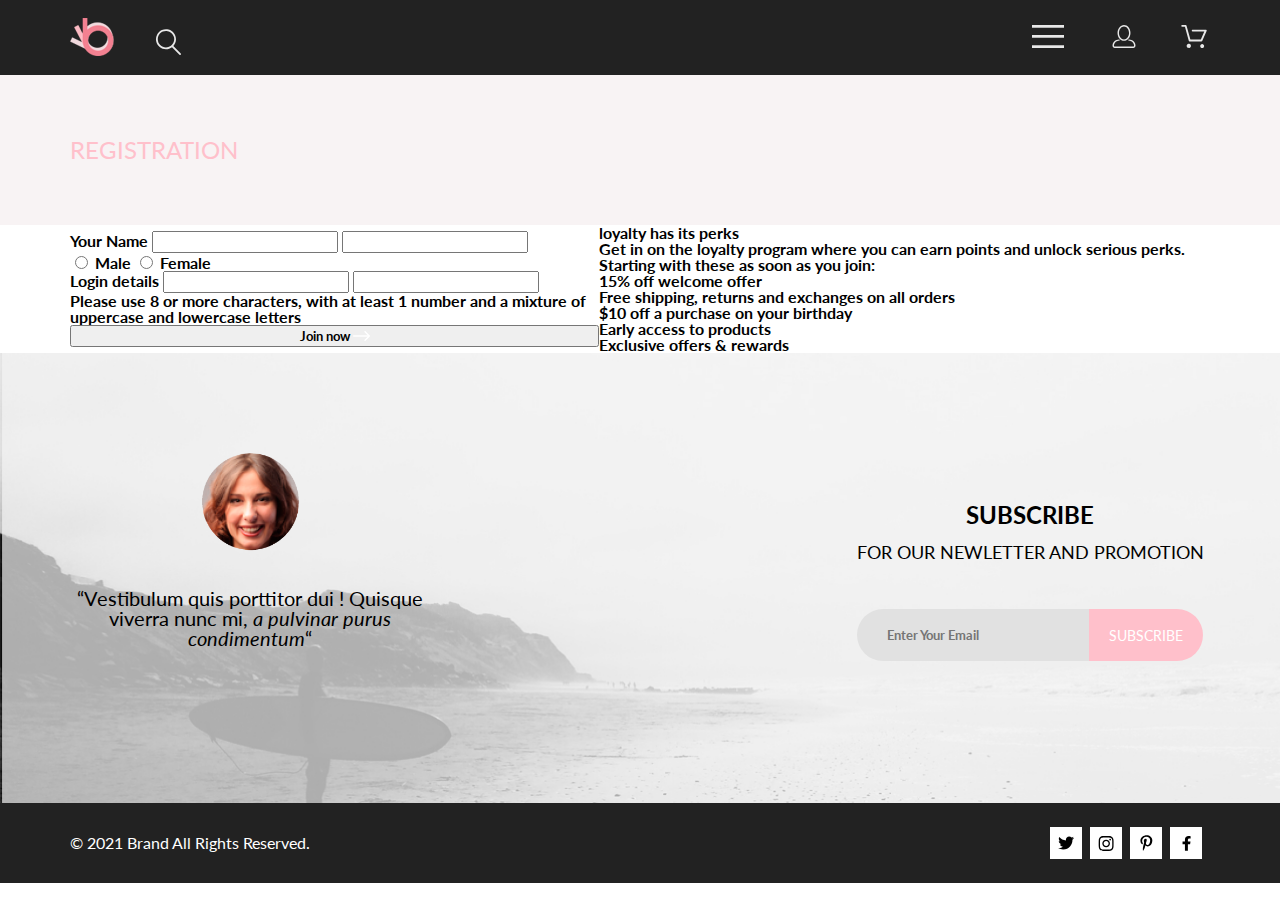
==== registration.html @ c91449ad "#1" ====
<!DOCTYPE html>
<html lang="en">

<head>
    <meta charset="UTF-8">
    <meta http-equiv="X-UA-Compatible" content="IE=edge">
    <meta name="viewport" content="width=device-width, initial-scale=1.0">
    <title>Registration</title>
    <link rel="stylesheet" href="./css/reset.css">
    <link rel="stylesheet" href="./css/style.css">
    <link rel="preconnect" href="https://fonts.gstatic.com">
    <link href="https://fonts.googleapis.com/css2?family=Lato:ital,wght@0,400;0,700;0,900;1,400&display=swap"
        rel="stylesheet">
    <link rel="stylesheet" href="./css/style_registration.css">
</head>

<body>
    <header class="header">
        <div class="container header__wrapper">
            <div><img class="header__logo" src="./img/logo-icon.svg" alt="logo" width="44" height="38"><img
                    class="header__search" src="./img/loupe-icon.svg" alt="loupe" width="26" height="27"></div>
            <div><button class="header__button" id="button" type="button"><img src="./img/burger-icon.svg" alt="burger"
                        width="32" height="23"></button>
                <a class="header__link" href="./registration.html">
                    <img src="./img/person-icon.svg" alt="person" width="32" height="23"></a>
                <a class="header__link" href="#">
                    <img src="./img/basket-icon.svg" alt="basket" width="32" height="23"></a>
                <nav class="header__navigation" id="navigation">
                    <h2 class="header__title">menu</h2>
                    <ul class="header__navigation-list">
                        <li class="header__navigation-item navigation-item"><a class="navigation-item__link"
                                href="#">man</a>
                            <ul class="navigation-item__sub-list sub-list">
                                <li class="sub-list__item item-link"><a class="item-link__text" href="#">Accessories</a>
                                </li>
                                <li class="sub-list__item item-link"><a class="item-link__text" href="#">Bags</a>
                                </li>
                                <li class="sub-list__item item-link"><a class="item-link__text" href="#">Denim</a>
                                </li>
                                <li class="sub-list__item item-link"><a class="item-link__text" href="#">T-Shirts</a>
                                </li>
                            </ul>
                        </li>
                        <li class="header__navigation-item navigation-item"><a class="navigation-item__link"
                                href="#">woman</a>
                            <ul class="navigation-item__sub-list sub-list">
                                <li class="sub-list__item item-link"><a class="item-link__text" href="#">Accessories</a>
                                </li>
                                <li class="sub-list__item item-link"><a class="item-link__text" href="#">Bags</a>
                                </li>
                                <li class="sub-list__item item-link"><a class="item-link__text" href="#">Denim</a>
                                </li>
                                <li class="sub-list__item item-link"><a class="item-link__text" href="#">T-Shirts</a>
                                </li>
                            </ul>
                        </li>
                        <li class="header__navigation-item navigation-item"><a class="navigation-item__link"
                                href="#">kids</a>
                            <ul class="navigation-item__sub-list sub-list">
                                <li class="sub-list__item item-link"><a class="item-link__text" href="#">Accessories</a>
                                </li>
                                <li class="sub-list__item item-link"><a class="item-link__text" href="#">Bags</a>
                                </li>
                                <li class="sub-list__item item-link"><a class="item-link__text" href="#">Denim</a>
                                </li>
                                <li class="sub-list__item item-link"><a class="item-link__text" href="#">T-Shirts</a>
                                </li>
                        </li>
                    </ul>
                </nav>
            </div>
        </div>
    </header>
    <main>
        <section class="registration">
            <div class="registration__heading">
                <h2 class="registration__heading-titel container">registration</h2>
            </div>

            <form class="registration__form container" action="">
                <fieldset class="registration__form-data">
                    <label>Your Name
                        <input type="text">
                        <input type="text"></label>
                    <div>
                        <input type="radio" id="maleChoice" name="male" value="male">
                        <label class="label" for="maleChoice">Male</label>

                        <input type="radio" id="femaleChoice" name="male" value="female">
                        <label class="label" for="femaleChoice">Female</label>
                    </div>
                    <label>Login details
                        <input type="email">
                        <input type="password"></label>

                    <p>Please use 8 or more characters, with at least 1 number and a mixture of uppercase and
                        lowercase letters</p>

                    <button>Join now <img src="./img/arrow.svg" alt="arrow"></button>
                </fieldset>
                <div class="registration__form-option form__option">
                    <h2 class="form__option-heading">loyalty has its perks</h2>
                    <p class="form__option-text">Get in on the loyalty program where you can earn points and unlock
                        serious perks. Starting
                        with these as soon as you join:</p>
                    <ul class="form__option-list">
                        <li class="form__option-item">15% off welcome offer</li>
                        <li class="form__option-item">Free shipping, returns and exchanges on all orders</li>
                        <li class="form__option-item">$10 off a purchase on your birthday</li>
                        <li class="form__option-item">Early access to products</li>
                        <li class="form__option-item">Exclusive offers & rewards</li>
                    </ul>
                </div>
            </form>

        </section>

    </main>
    <footer>
        <section class="footer">
            <div class="footer__wrapper container">
                <div class="footer__review"><img class="footer__review-img" src="./img/footer-face.png"
                        alt="footer-face" width="100x" height="100px">
                    <p class="footer__review-text">“Vestibulum quis porttitor dui ! Quisque viverra nunc mi,
                        <span class="footer__review-text--italics">a pulvinar purus condimentum</span>“
                    </p>
                </div>
                <div class="footer__subscribe">
                    <h3 class="footer__subscribe-heading">subscribe</h3>
                    <h3 class="footer__subscribe-sub-heading">for our newletter and promotion</h3>
                    <form action="" class="footer__form"><input class="footer__form-email" type="email"
                            placeholder="Enter Your Email"><button class="footer__form-button"
                            type="submit">subscribe</button></form>
                </div>
            </div>
        </section>
        <section class="sub-footer">
            <div class="sub-footer__wrapper container">
                <p class="sub-footer__text">© 2021 Brand All Rights Reserved.</p>
                <div class="sub-footer__media"><button class="sub-footer__media-button"><svg class="media-button__icon"
                            width="17" height="14" viewBox="0 0 17 14" xmlns="http://www.w3.org/2000/svg">
                            <path
                                d="M14.417 3.74052C14.427 3.88264 14.427 4.0248 14.427 4.16692C14.427 8.50192 11.1498 13.4969 5.15986 13.4969C3.31448 13.4969 1.60022 12.9588 0.158203 12.0248C0.420396 12.0552 0.67247 12.0654 0.944752 12.0654C2.46741 12.0654 3.8691 11.5476 4.98843 10.6644C3.5565 10.6339 2.3565 9.68977 1.94305 8.39027C2.14475 8.4207 2.34642 8.44102 2.5582 8.44102C2.85063 8.44102 3.14308 8.40039 3.41533 8.32936C1.92291 8.02477 0.803551 6.70498 0.803551 5.11108V5.07048C1.23715 5.31414 1.74139 5.46642 2.2758 5.4867C1.39849 4.89786 0.823727 3.8928 0.823727 2.75573C0.823727 2.14661 0.985041 1.58823 1.26741 1.10092C2.87077 3.09077 5.28086 4.39023 7.98334 4.53239C7.93293 4.28873 7.90266 4.03495 7.90266 3.78114C7.90266 1.97402 9.35477 0.501953 11.1598 0.501953C12.0976 0.501953 12.9446 0.897891 13.5396 1.53748C14.2757 1.39536 14.9816 1.12123 15.6068 0.745609C15.3648 1.50705 14.8505 2.14664 14.1749 2.5527C14.8304 2.48167 15.4657 2.29889 16.0505 2.04511C15.6069 2.69483 15.0522 3.27348 14.417 3.74052Z" />
                        </svg></button><button class="sub-footer__media-button"><svg class="media-button__icon"
                            width="16" height="15" viewBox="0 0 16 15" xmlns="http://www.w3.org/2000/svg">
                            <path
                                d="M8.13897 3.68159C6.02383 3.68159 4.31774 5.38491 4.31774 7.49663C4.31774 9.60835 6.02383 11.3117 8.13897 11.3117C10.2541 11.3117 11.9602 9.60835 11.9602 7.49663C11.9602 5.38491 10.2541 3.68159 8.13897 3.68159ZM8.13897 9.9769C6.77211 9.9769 5.65467 8.8646 5.65467 7.49663C5.65467 6.12866 6.76878 5.01636 8.13897 5.01636C9.50915 5.01636 10.6233 6.12866 10.6233 7.49663C10.6233 8.8646 9.50583 9.9769 8.13897 9.9769ZM13.0078 3.52554C13.0078 4.02026 12.6087 4.41538 12.1165 4.41538C11.621 4.41538 11.2252 4.01694 11.2252 3.52554C11.2252 3.03413 11.6243 2.63569 12.1165 2.63569C12.6087 2.63569 13.0078 3.03413 13.0078 3.52554ZM15.5386 4.42866C15.4821 3.23667 15.2094 2.18081 14.3347 1.31089C13.4634 0.440967 12.4058 0.168701 11.2119 0.108936C9.9814 0.039209 6.29321 0.039209 5.0627 0.108936C3.8721 0.165381 2.81453 0.437646 1.93987 1.30757C1.06522 2.17749 0.795836 3.23335 0.735973 4.42534C0.666134 5.65386 0.666134 9.33608 0.735973 10.5646C0.79251 11.7566 1.06522 12.8124 1.93987 13.6824C2.81453 14.5523 3.86878 14.8246 5.0627 14.8843C6.29321 14.9541 9.9814 14.9541 11.2119 14.8843C12.4058 14.8279 13.4634 14.5556 14.3347 13.6824C15.2061 12.8124 15.4788 11.7566 15.5386 10.5646C15.6085 9.33608 15.6085 5.65718 15.5386 4.42866ZM13.949 11.8828C13.6895 12.5335 13.1874 13.0349 12.5322 13.2972C11.5511 13.6857 9.22314 13.596 8.13897 13.596C7.05479 13.596 4.72348 13.6824 3.74573 13.2972C3.09389 13.0382 2.59171 12.5369 2.32898 11.8828C1.93987 10.9033 2.02967 8.57905 2.02967 7.49663C2.02967 6.41421 1.9432 4.08667 2.32898 3.1105C2.58838 2.45972 3.09056 1.95835 3.74573 1.69604C4.7268 1.30757 7.05479 1.39722 8.13897 1.39722C9.22314 1.39722 11.5545 1.31089 12.5322 1.69604C13.184 1.95503 13.6862 2.4564 13.949 3.1105C14.3381 4.08999 14.2483 6.41421 14.2483 7.49663C14.2483 8.57905 14.3381 10.9066 13.949 11.8828Z" />
                        </svg></button><button class="sub-footer__media-button"><svg class="media-button__icon"
                            width="13" height="16" viewBox="0 0 13 16" xmlns="http://www.w3.org/2000/svg">
                            <path
                                d="M6.74032 0.203125C3.55564 0.203125 0.408203 2.34063 0.408203 5.8C0.408203 8 1.63738 9.25 2.38233 9.25C2.68963 9.25 2.86655 8.3875 2.86655 8.14375C2.86655 7.85313 2.13091 7.23438 2.13091 6.025C2.13091 3.5125 4.03055 1.73125 6.4889 1.73125C8.60271 1.73125 10.1671 2.94062 10.1671 5.1625C10.1671 6.82187 9.50597 9.93437 7.36422 9.93437C6.59133 9.93437 5.93018 9.37187 5.93018 8.56563C5.93018 7.38438 6.74963 6.24062 6.74963 5.02187C6.74963 2.95312 3.835 3.32812 3.835 5.82812C3.835 6.35313 3.90018 6.93437 4.13298 7.4125C3.70463 9.26875 2.82931 12.0344 2.82931 13.9469C2.82931 14.5375 2.91311 15.1188 2.96899 15.7094C3.07452 15.8281 3.02175 15.8156 3.18316 15.7563C4.74757 13.6 4.69169 13.1781 5.3994 10.3562C5.78119 11.0875 6.76826 11.4812 7.55046 11.4812C10.8469 11.4812 12.3275 8.24688 12.3275 5.33125C12.3275 2.22813 9.66427 0.203125 6.74032 0.203125Z" />
                        </svg></button><button class="sub-footer__media-button"><svg class="media-button__icon"
                            width="9" height="15" viewBox="0 0 9 15" xmlns="http://www.w3.org/2000/svg">
                            <path
                                d="M8.08836 8.28L8.50686 5.61602H5.89022V3.88729C5.89022 3.15847 6.25574 2.44806 7.42765 2.44806H8.61722V0.179975C8.61722 0.179975 7.53772 0 6.50561 0C4.35073 0 2.9422 1.27593 2.9422 3.5857V5.61602H0.546875V8.28H2.9422V14.72H5.89022V8.28H8.08836Z" />
                        </svg></button>

                </div>
            </div>
        </section>
    </footer>
    <script src="./js/script.js"></script>
</body>

</html>
---- css/style.css ----
:root {
    --dark-blue: #222222;
    --pink: #F1E4E6;
    --dark-pink: pink;
    --white: rgb(255, 255, 255);
    --gray: #9F9F9F;
    --light-gray: #F8F8F8;
}


* {
    font-family: Lato;
    font-style: normal;
    font-weight: 700;
}

.header {
    background-color: var(--dark-blue);
    position: relative;

}

.container {
    width: 1140px;
    margin: 0 auto;
}

.header__navigation {
    position: absolute;
    width: 80px;
    top: 100%;
    right: 0;
    background: #FFFFFF;
    display: none;
    width: 230px;
    min-height: 760px;
    padding-top: 36px;
    padding-left: 36px;
}

.header__title {

    font-size: 14px;
    font-style: normal;
    font-weight: 700;
    text-transform: uppercase;
    margin-bottom: 24px;

}

.navigation-item {
    margin-bottom: 24px;
}

.navigation-item__link {

    color: var(--dark-pink);
    text-decoration: none;
    text-transform: uppercase;
}

.sub-list__item {
    margin: 12px 0 12px;
    padding-left: 12px;
}

.item-link__text {
    color: var(--dark-blue);
    text-decoration: none;
    font-size: 14px;
    font-style: normal;
    font-weight: 400;

}

.header__logo {
    margin: 0 41px 0 0;
}

.header__wrapper {
    display: flex;
    justify-content: space-between;
    min-height: 75px;
    align-items: center;
}

.header__link {
    margin: 0 0 0 34px;
}

.header__button {
    border: none;
    background-color: transparent;
}

.promo {
    display: flex;
    margin: 0 0 63px 0;
}

.promo__heading-wrapper {
    background-color: var(--pink);
    flex-grow: 1;
    display: flex;
    align-items: center;
    padding: 0 0 0 92px;
}

.promo__heading {
    font-size: 48px;
    font-weight: 900;
    line-height: 58px;
    text-transform: uppercase;

}

.promo__sub-heading {
    font-size: 37px;
    font-weight: 700;
    line-height: 44px;
    display: block;
}

.promo__sub-heading-pink {
    color: var(--dark-pink);
}

.visually-hidden {
    position: absolute;
    width: 1px;
    height: 1px;
    margin: -1px;
    padding: 0;
    overflow: hidden;
    border: 0;
    clip: rect(0 0 0 0)
}

.categories__list {
    display: flex;
    justify-content: space-between;
    flex-wrap: wrap;
    margin: 0 0 66px;
}

.categories__item {
    width: 360px;
    min-height: 260px;
}

.categories__item_women {
    background-image: url(../img/categories_women.jpg);
}

.categories__item_men {
    background-image: url(../img/categories_men.jpg);
}

.categories__item_kids {
    background-image: url(../img/categories_kids.jpg);
}

.categories__item_accesories {
    flex-grow: 1;
    min-height: 180px;
    background-image: url(../img/categories_accesories.jpg);
}

.categories__text {
    font-size: 16px;
    font-style: normal;
    font-weight: 400;
    color: var(--white);
    text-transform: uppercase;
}

.categories__heading {
    font-size: 18px;
    font-style: normal;
    font-weight: 900;
    color: var(--dark-pink);
    text-transform: uppercase;

}

.categories__item {
    display: flex;
    flex-direction: column;
    align-items: center;
    justify-content: center;
    margin: 0 0 30px;
}

.products__heading {
    font-size: 30px;
    font-style: normal;
    font-weight: 400;
    line-height: 36px;
    text-align: center;
}

.products__text {
    font-size: 14px;
    font-style: normal;
    font-weight: 400;
    line-height: 17px;
    color: var(--gray);
    text-align: center;
}

.products__list {
    display: flex;
    justify-content: space-between;
    flex-wrap: wrap;
    margin: 48px 0 0 0;
}

.products__item {
    width: 360px;
    background-color: var(--light-gray);
    margin: 0 0 30px;
}

.products__item-heading {
    font-size: 13px;
    font-style: normal;
    font-weight: 400;
    text-transform: uppercase;
    margin: 24px 0 0 18px;
}

.products__item-text {

    font-size: 14px;
    font-style: normal;
    font-weight: 300;
    color: #5D5D5D;
    margin: 12px 28px 12px 18px;

}

.products__item-price {

    font-size: 16px;
    font-style: normal;
    font-weight: 400;
    color: var(--dark-pink);
    margin: 0 0 20px 18px;
}

.product__wrapper {
    display: flex;
    justify-content: center;
}

.product__button {
    border: var(--dark-pink) solid 1px;
    width: 210px;
    min-height: 50px;
    text-align: center;
    background: none;
    color: var(--dark-pink);
}

.options {
    background-color: var(--dark-blue);
    margin-top: 95px;
}

.options__list {
    display: flex;
    justify-content: space-between;
}

.options__item {
    margin: 100px 0 100px;
    width: 360px;
    display: flex;
    flex-direction: column;
    align-items: center;
}

.options__item-heading {
    font-size: 20px;
    font-style: normal;
    font-weight: 400;
    color: var(--light-gray);
    text-align: center;
    margin: 16px 0 16px;
}

.options__item-text {
    font-size: 14px;
    font-style: normal;
    font-weight: 300;
    color: var(--gray);
    text-align: center;
}

.sub-footer {
    background-color: var(--dark-blue);
}

.sub-footer__wrapper {
    min-height: 80px;
    display: flex;
    justify-content: space-between;
    align-items: center;
}

.sub-footer__text {
    font-size: 16px;
    font-style: normal;
    font-weight: 400;
    color: var(--white);
}

.footer {
    min-height: 450px;
    background-image: url(../img/footter.jpg);
    background-size: cover
}

.footer__wrapper {
    display: flex;
    justify-content: space-between;
    align-items: center;
}

.footer__review {
    display: flex;
    flex-direction: column;
    text-align: center;
    align-items: center;
    width: 360px;
}

.footer__review-img {
    margin: 85px 0 36px 0;
}

.footer__review-text {

    font-size: 20px;
    font-style: normal;
    font-weight: 400;

}

.footer__review-text--italics {
    font-size: 20px;
    font-style: italic;
    font-weight: 400;
}

.footer__subscribe {
    display: flex;
    flex-direction: column;
    text-align: center;
    align-items: center;
    width: 360px;
}

.footer__subscribe-heading {
    margin-top: 150px;
    font-size: 24px;
    font-style: normal;
    font-weight: 700;
    text-transform: uppercase;
}

.footer__subscribe-sub-heading {

    font-size: 18px;
    font-style: normal;
    font-weight: 400;
    text-transform: uppercase;
    margin: 16px 0 16px;

}

.footer__form {
    margin-top: 32px;
    display: flex;
}

.footer__form-email {
    border: none;
    background-color: #E1E1E1;
    ;
    border-radius: 50px 0 0 50px;
    width: 200px;
    height: 50px;
    padding-left: 30px;

}

.footer__form-button {
    border: none;
    background-color: var(--dark-pink);

    font-size: 14px;
    font-style: normal;
    font-weight: 400;
    text-transform: uppercase;

    border-radius: 0 50px 50px 0;
    padding-left: 20px;
    padding-right: 20px;

    color: var(--white);
}

.sub-footer__media-button {
    display: flex;
    justify-content: center;
    align-items: center;
    width: 32px;
    height: 32px;
    background: white;
    border: none;
    margin-right: 8px;
}

.sub-footer__media-button:hover .media-button__icon {
    fill: var(--white);

}

.sub-footer__media-button:hover {
    background: var(--dark-pink);
}

.sub-footer__media {
    display: flex;
    justify-content: center;
    align-items: center;
}

.display-block {
    display: block;
}
---- css/style_registration.css ----
:root {
    --dark-blue: #222222;
    --pink: #F1E4E6;
    --dark-pink: pink;
    --white: rgb(255, 255, 255);
    --gray: #9F9F9F;
    --light-gray: #F8F8F8;
}

.registration__heading {
    background: #F8F3F4;
    min-height: 150px;
    display: flex;
    align-items: center;
}

.registration__heading-titel {
    font-size: 24px;
    font-style: normal;
    font-weight: 400;
    color: var(--dark-pink);
    text-transform: uppercase;
}

.registration__form {
    display: flex;
    justify-content: space-between;
    align-items: center;
}

.registration__form-option {
    display: flex;
    flex-direction: column;

}

.registration__form-data {
    display: flex;
    flex-direction: column;

}
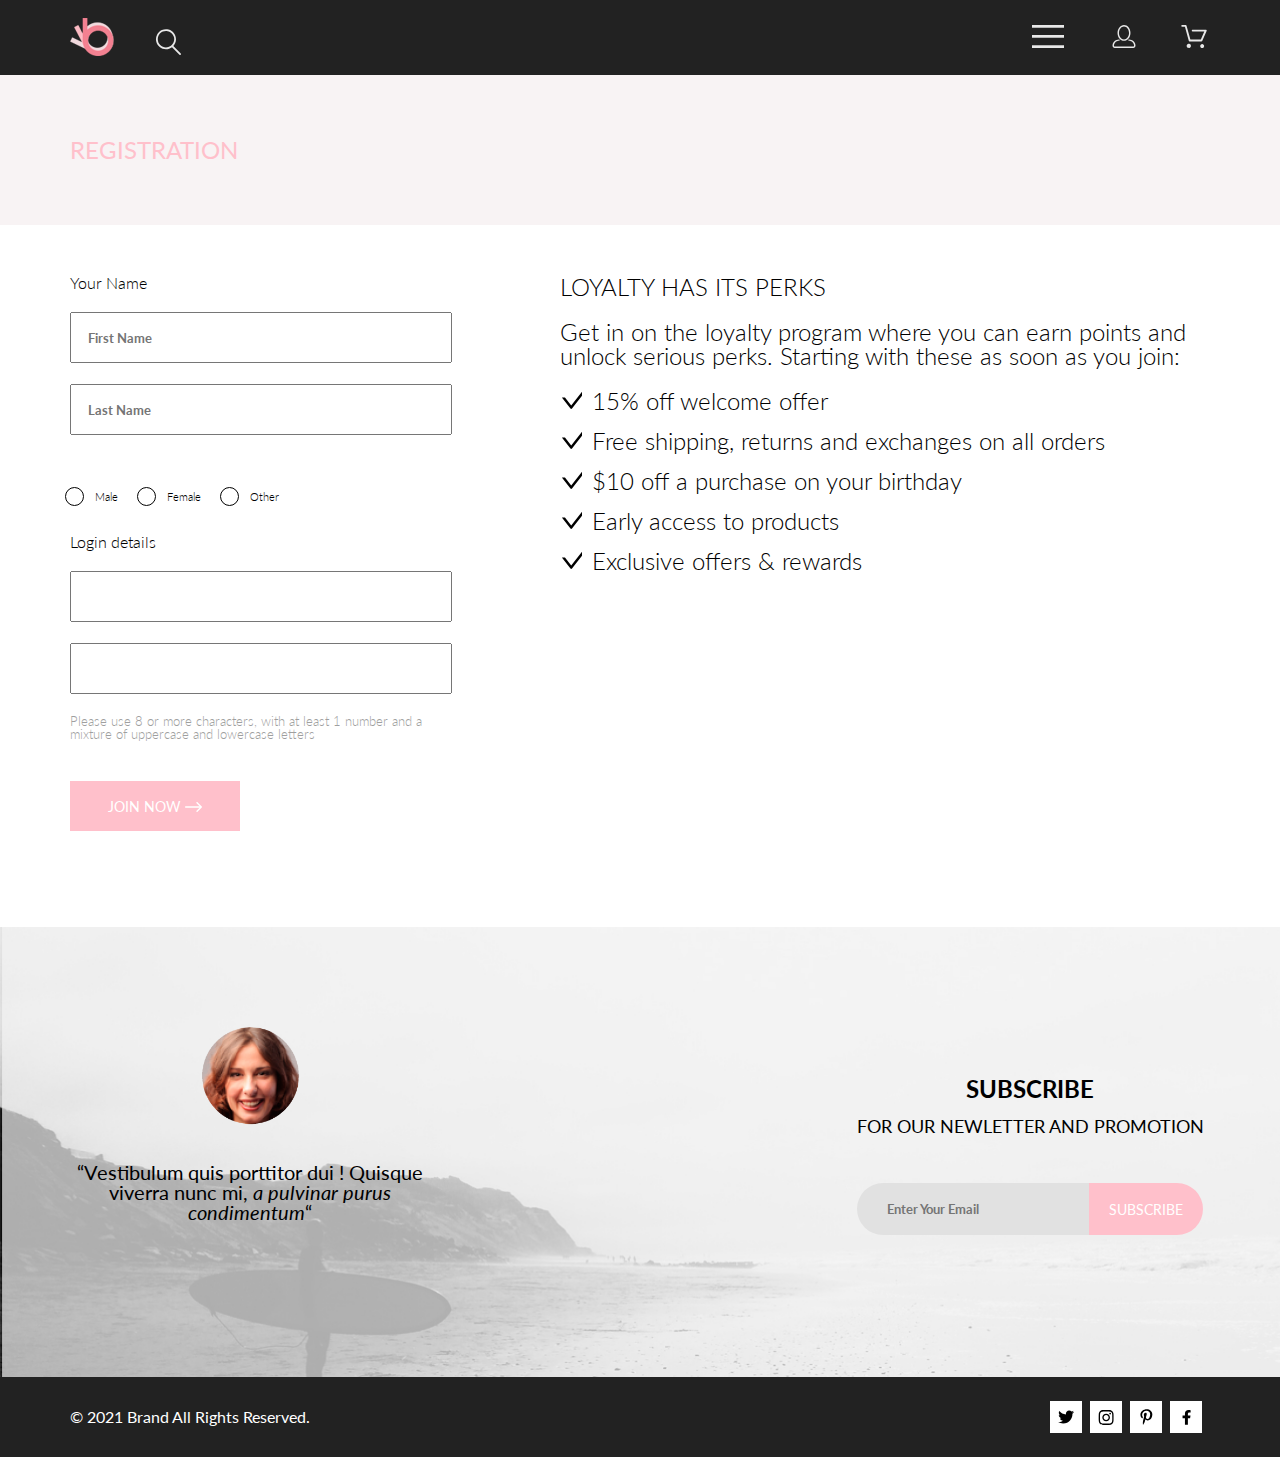
==== commit 9a9d24bc: "#2" ====
--- a/registration.html
+++ b/registration.html
@@ -17,8 +17,8 @@
 <body>
     <header class="header">
         <div class="container header__wrapper">
-            <div><img class="header__logo" src="./img/logo-icon.svg" alt="logo" width="44" height="38"><img
-                    class="header__search" src="./img/loupe-icon.svg" alt="loupe" width="26" height="27"></div>
+            <div> <a href="./index.html"> <img class="header__logo" src="./img/logo-icon.svg" alt="logo" width="44" height="38"></a><img
+                class="header__search" src="./img/loupe-icon.svg" alt="loupe" width="26" height="27"></div>
             <div><button class="header__button" id="button" type="button"><img src="./img/burger-icon.svg" alt="burger"
                         width="32" height="23"></button>
                 <a class="header__link" href="./registration.html">
@@ -73,30 +73,33 @@
     </header>
     <main>
         <section class="registration">
-            <div class="registration__heading">
+            <div class="registration__heading registration__heading_margin">
                 <h2 class="registration__heading-titel container">registration</h2>
             </div>
 
             <form class="registration__form container" action="">
-                <fieldset class="registration__form-data">
-                    <label>Your Name
-                        <input type="text">
-                        <input type="text"></label>
-                    <div>
+                <fieldset class="registration__form-data form-data">
+                    <label class="form-data__name-text">Your Name</label>
+                    <input class="form-data__name-input" placeholder="First Name" type="text">
+                    <input class="form-data__name-input" placeholder="Last Name"  type="text">
+                    <div class="form-data__radio">
                         <input type="radio" id="maleChoice" name="male" value="male">
-                        <label class="label" for="maleChoice">Male</label>
+                        <label class="form-data__radio-text" for="maleChoice">Male</label>
 
                         <input type="radio" id="femaleChoice" name="male" value="female">
-                        <label class="label" for="femaleChoice">Female</label>
+                        <label class="form-data__radio-text" for="femaleChoice">Female</label>
+
+                        <input type="radio" id="otherChoice" name="male" value="other">
+                        <label class="form-data__radio-text" for="otherChoice">Other</label>
                     </div>
-                    <label>Login details
-                        <input type="email">
-                        <input type="password"></label>
+                    <label class="form-data__login">Login details</label>
+                        <input  class="form-data__name-input" type="email">
+                        <input  class="form-data__name-input" type="password">
 
-                    <p>Please use 8 or more characters, with at least 1 number and a mixture of uppercase and
+                    <p class="form-data__text">Please use 8 or more characters, with at least 1 number and a mixture of uppercase and
                         lowercase letters</p>
 
-                    <button>Join now <img src="./img/arrow.svg" alt="arrow"></button>
+                    <button class="form-data__button">Join now <img src="./img/arrow.svg" alt="arrow"></button>
                 </fieldset>
                 <div class="registration__form-option form__option">
                     <h2 class="form__option-heading">loyalty has its perks</h2>
@@ -117,7 +120,7 @@
 
     </main>
     <footer>
-        <section class="footer">
+        <section class="footer footer_margin">
             <div class="footer__wrapper container">
                 <div class="footer__review"><img class="footer__review-img" src="./img/footer-face.png"
                         alt="footer-face" width="100x" height="100px">
--- a/css/style_registration.css
+++ b/css/style_registration.css
@@ -25,12 +25,13 @@
 .registration__form {
     display: flex;
     justify-content: space-between;
-    align-items: center;
+
 }
 
 .registration__form-option {
     display: flex;
     flex-direction: column;
+    width: 650px;
 
 }
 
@@ -38,4 +39,136 @@
     display: flex;
     flex-direction: column;
 
+}
+
+.registration__heading_margin{
+    margin: 0 0 50px;
+}
+
+.form__option-heading{
+
+    font-size: 24px;
+    font-style: normal;
+    font-weight: 300;
+    text-transform: uppercase;
+    margin-bottom: 21px;
+
+}
+
+.form__option-text{
+    width: 630px;
+    font-size: 24px;
+    font-style: normal;
+    font-weight: 300;
+    margin-bottom: 21px;
+
+}
+
+.form__option-item{
+    margin-left: 32px;
+    font-size: 24px;
+    font-style: normal;
+    font-weight: 300;
+    margin-bottom: 16px;
+    position: relative;
+}
+
+.form__option-item:before {
+    content: '';
+    width: 20px;
+    height: 20px;
+    background-image: url(../img/option.svg);
+    background-repeat: no-repeat;
+    background-size: cover;
+    
+    position: absolute;
+    left: -30px;
+  }
+
+  .form-data__name-text{
+
+    font-size: 16px;
+    font-style: normal;
+    font-weight: 300;
+    margin-bottom: 21px;
+
+    
+  }
+
+  .form-data__name-input{
+      width: 360px;
+      height: 45px;
+      margin-bottom: 21px;
+      padding-left: 16px;
+
+  }
+
+  [type="radio"] {
+    display: none;
+  }
+
+  .form-data__radio{
+        margin: 31px 0 31px;
+  }
+
+  .form-data__radio-text {
+
+    font-size: 11px;
+    font-style: normal;
+    font-weight: 300;
+    margin-right: 20px;
+    margin-left: 25px;
+    position: relative;
+  }
+  
+  .form-data__radio-text:before {
+    content: '';
+    width: 17px;
+    height: 17px;
+    border: 1px solid;
+    border-radius: 50%;
+    position: absolute;
+    left: -30px;
+  }
+
+  [type="radio"]:checked+.form-data__radio-text:before{
+    background: rgb(0, 0, 0);
+  }
+
+  .form-data__login{
+  
+    font-size: 16px;
+    font-style: normal;
+    font-weight: 300;
+    margin-bottom: 21px;
+
+        
+  }
+  
+.form-data__text{
+    width: 390px;
+
+    font-size: 13px;
+    font-style: normal;
+    font-weight: 300;
+    color: var(--gray);
+    margin: 0 0 40px;
+}
+
+.form-data__button{
+    width: 170px;
+    height: 50px;
+    border: none;
+    background-color: var(--dark-pink);
+    color: var(--white);
+    text-transform: uppercase;
+
+
+    font-size: 14px;
+    font-style: normal;
+    font-weight: 400;
+}
+
+.footer_margin{
+    margin-top: 96px;
 }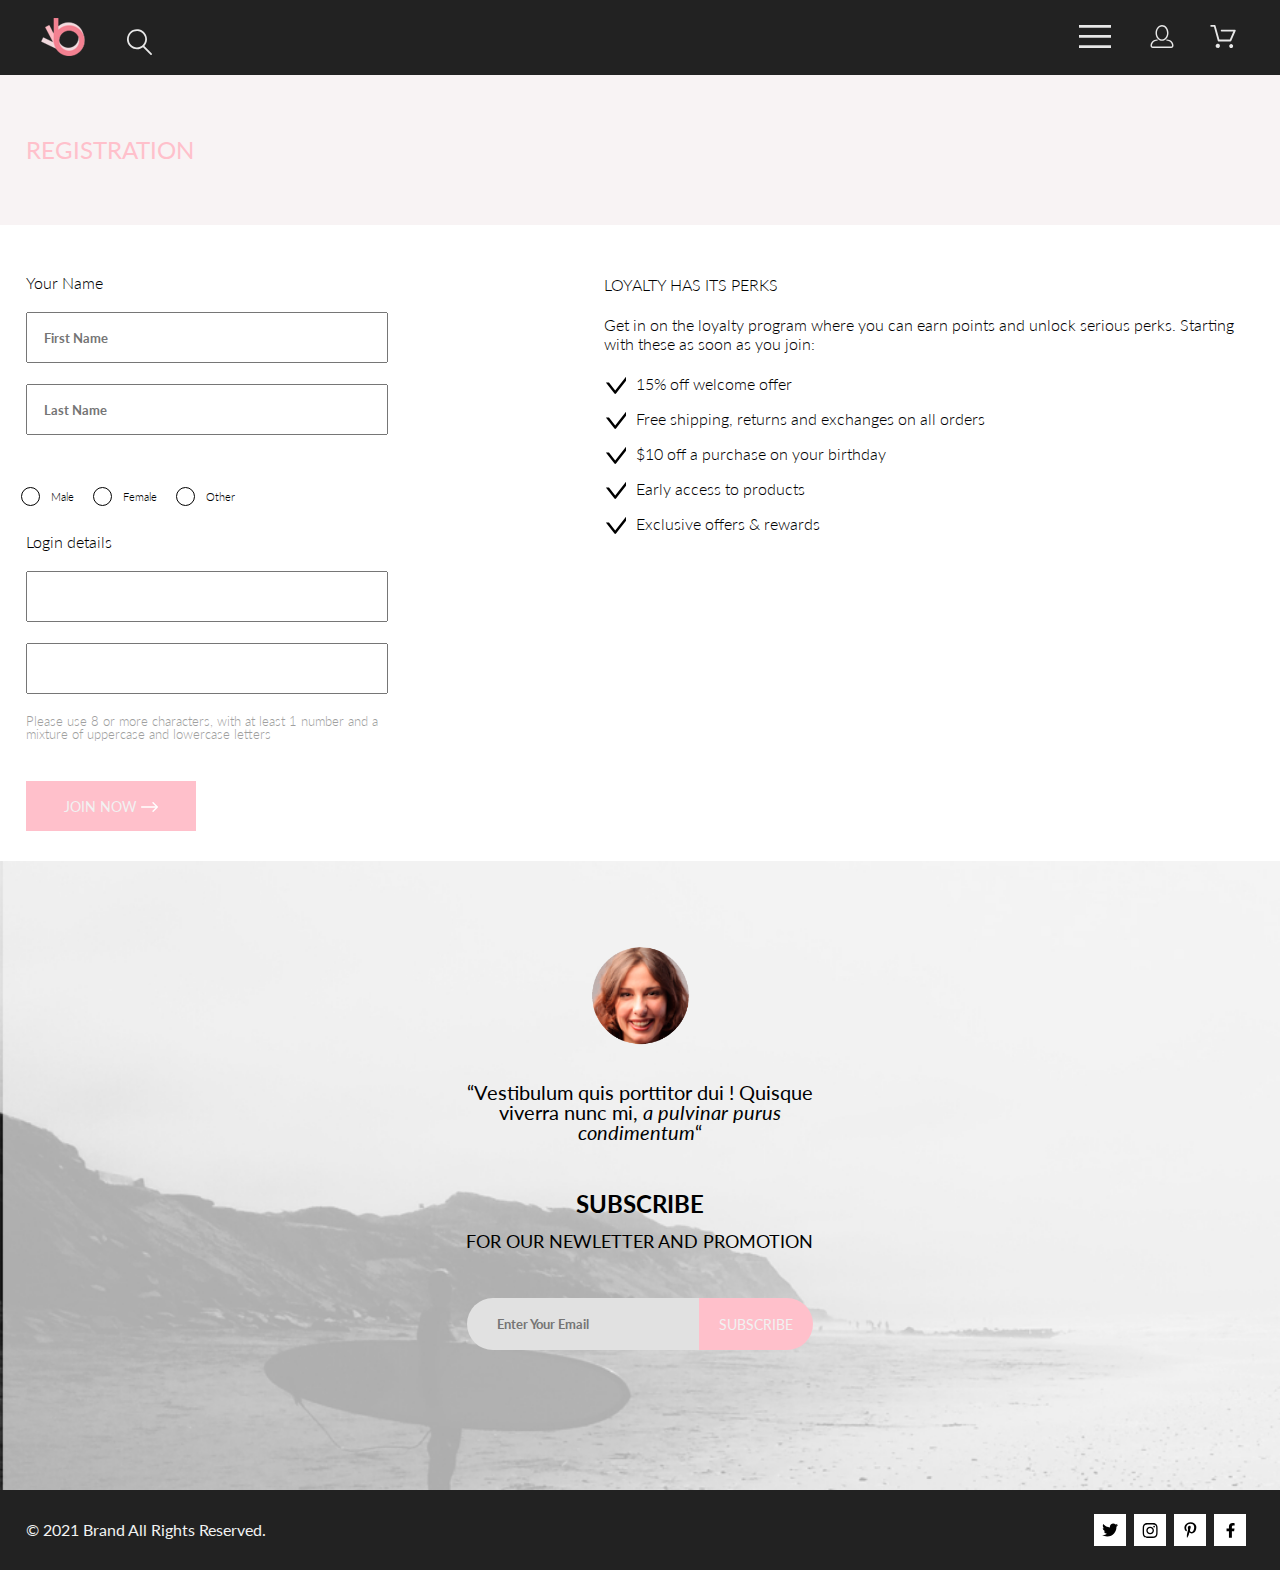
==== commit 9845838e: "#10" ====
--- a/registration.html
+++ b/registration.html
@@ -6,7 +6,7 @@
     <meta http-equiv="X-UA-Compatible" content="IE=edge">
     <meta name="viewport" content="width=device-width, initial-scale=1.0">
     <title>Registration</title>
-    <link rel="stylesheet" href="./css/reset.css">
+
     <link rel="stylesheet" href="./css/style.css">
     <link rel="preconnect" href="https://fonts.gstatic.com">
     <link href="https://fonts.googleapis.com/css2?family=Lato:ital,wght@0,400;0,700;0,900;1,400&display=swap"
@@ -18,14 +18,14 @@
     <header class="header">
         <div class="container header__wrapper">
             <div> <a href="./index.html"> <img class="header__logo" src="./img/logo-icon.svg" alt="logo" width="44" height="38"></a><img
-                class="header__search" src="./img/loupe-icon.svg" alt="loupe" width="26" height="27"></div>
-            <div><button class="header__button" id="button" type="button"><img src="./img/burger-icon.svg" alt="burger"
+                    class="header__search" src="./img/loupe-icon.svg" alt="loupe" width="26" height="27"></div>
+            <div><button class="header__button  header__button_mobile-hidden" id="button" type="button"><img src="./img/burger-icon.svg" alt="burger"
                         width="32" height="23"></button>
-                <a class="header__link" href="./registration.html">
+                <a class="header__link header__link_mobile-hidden" href="./registration.html">
                     <img src="./img/person-icon.svg" alt="person" width="32" height="23"></a>
                 <a class="header__link" href="#">
                     <img src="./img/basket-icon.svg" alt="basket" width="32" height="23"></a>
-                <nav class="header__navigation" id="navigation">
+                <nav class="header__navigation header__navigation_zindex" id="navigation">
                     <h2 class="header__title">menu</h2>
                     <ul class="header__navigation-list">
                         <li class="header__navigation-item navigation-item"><a class="navigation-item__link"
@@ -71,7 +71,7 @@
             </div>
         </div>
     </header>
-    <main>
+    <main >
         <section class="registration">
             <div class="registration__heading registration__heading_margin">
                 <h2 class="registration__heading-titel container">registration</h2>
@@ -120,7 +120,7 @@
 
     </main>
     <footer>
-        <section class="footer footer_margin">
+        <section class="footer">
             <div class="footer__wrapper container">
                 <div class="footer__review"><img class="footer__review-img" src="./img/footer-face.png"
                         alt="footer-face" width="100x" height="100px">
--- a/css/style.css
+++ b/css/style.css
@@ -1,442 +1,1078 @@
-:root {
-    --dark-blue: #222222;
-    --pink: #F1E4E6;
-    --dark-pink: pink;
-    --white: rgb(255, 255, 255);
-    --gray: #9F9F9F;
-    --light-gray: #F8F8F8;
-}
-
-
-* {
-    font-family: Lato;
+/* http://meyerweb.com/eric/tools/css/reset/ 
+   v2.0 | 20110126
+   License: none (public domain)
+*/
+html,
+body,
+div,
+span,
+applet,
+object,
+iframe,
+h1,
+h2,
+h3,
+h4,
+h5,
+h6,
+p,
+blockquote,
+pre,
+a,
+abbr,
+acronym,
+address,
+big,
+cite,
+code,
+del,
+dfn,
+em,
+img,
+ins,
+kbd,
+q,
+s,
+samp,
+small,
+strike,
+strong,
+sub,
+sup,
+tt,
+var,
+b,
+u,
+i,
+center,
+dl,
+dt,
+dd,
+ol,
+ul,
+li,
+fieldset,
+form,
+label,
+legend,
+table,
+caption,
+tbody,
+tfoot,
+thead,
+tr,
+th,
+td,
+article,
+aside,
+canvas,
+details,
+embed,
+figure,
+figcaption,
+footer,
+header,
+hgroup,
+menu,
+nav,
+output,
+ruby,
+section,
+summary,
+time,
+mark,
+audio,
+video {
+  margin: 0;
+  padding: 0;
+  border: 0;
+  font-size: 100%;
+  vertical-align: baseline;
+}
+
+/* HTML5 display-role reset for older browsers */
+article,
+aside,
+details,
+figcaption,
+figure,
+footer,
+header,
+hgroup,
+menu,
+nav,
+section {
+  display: block;
+}
+
+body {
+  line-height: 1;
+}
+
+ol,
+ul {
+  list-style: none;
+}
+
+blockquote,
+q {
+  quotes: none;
+}
+
+blockquote:before,
+blockquote:after,
+q:before,
+q:after {
+  content: '';
+  content: none;
+}
+
+table {
+  border-collapse: collapse;
+  border-spacing: 0;
+}
+
+.header {
+  background-color: #222222;
+  position: relative;
+}
+
+.header .header__navigation {
+  position: absolute;
+  width: 80px;
+  top: 100%;
+  right: 0;
+  background: #FFFFFF;
+  display: none;
+  width: 230px;
+  min-height: 760px;
+  padding-top: 36px;
+  padding-left: 36px;
+}
+
+.header .header__navigation_zindex {
+  position: absolute;
+  z-index: 1;
+}
+
+.header .header__title {
+  font-size: 14px;
+  font-style: normal;
+  font-weight: 700;
+  text-transform: uppercase;
+  margin-bottom: 24px;
+}
+
+.header .header__logo {
+  margin: 0 41px 0 0;
+}
+
+.header .header__wrapper {
+  display: flex;
+  justify-content: space-between;
+  min-height: 75px;
+  align-items: center;
+}
+
+.header .header__link {
+  margin: 0 0 0 34px;
+}
+
+.header .header__button {
+  border: none;
+  background-color: transparent;
+}
+
+.header .navigation-item {
+  margin-bottom: 24px;
+}
+
+.header .navigation-item__link {
+  color: pink;
+  text-decoration: none;
+  text-transform: uppercase;
+}
+
+.header .sub-list__item {
+  margin: 12px 0 12px;
+  padding-left: 12px;
+}
+
+.header .item-link__text {
+  color: #222222;
+  text-decoration: none;
+  font-size: 14px;
+  line-height: 1;
+  font-weight: 400;
+  font-style: normal;
+}
+
+.header .display-block {
+  display: block;
+}
+
+@media (max-width: 1490px) {
+  .header {
+    padding: 0 16px;
+  }
+  .header .header__link {
+    margin: 0 0 0 25px;
+  }
+}
+
+@media (max-width: 768px) {
+  .header {
+    padding: 0;
+  }
+  .header .header__link {
+    margin: 0 0 0 25px;
+  }
+  .header .header__link_mobile-hidden {
+    display: none;
+  }
+  .header .header__button_mobile-hidden {
+    display: none;
+  }
+}
+
+.promo {
+  display: flex;
+  margin: 0 0 63px 0;
+}
+
+.promo .promo__heading-wrapper {
+  background-color: #F1E4E6;
+  flex-grow: 1;
+  display: flex;
+  align-items: center;
+  padding: 0 0 0 92px;
+}
+
+@media (max-width: 1490px) {
+  .promo .promo__heading-wrapper {
+    padding: 0 0 0 68px;
+  }
+}
+
+@media (max-width: 768px) {
+  .promo .promo__heading-wrapper {
+    padding: 0 0 0 83px;
+    min-height: 363px;
+  }
+}
+
+.promo .promo__heading {
+  font-size: 48px;
+  line-height: 58px;
+  font-weight: 900;
+  font-style: normal;
+  text-transform: uppercase;
+  position: relative;
+}
+
+@media (max-width: 1490px) {
+  .promo .promo__heading {
+    font-size: 48px;
+    line-height: 52px;
+    font-weight: 900;
     font-style: normal;
+  }
+}
+
+@media (max-width: 768px) {
+  .promo .promo__heading {
+    font-size: 38px;
+    line-height: 46px;
+    font-weight: 900;
+    font-style: normal;
+  }
+}
+
+.promo .promo__heading:before {
+  content: '';
+  position: absolute;
+  top: 5px;
+  left: -30px;
+  height: 95px;
+  width: 12px;
+  background-color: #F16D7F;
+}
+
+.promo .promo__sub-heading {
+  font-size: 37px;
+  line-height: 44px;
+  font-weight: 700;
+  font-style: normal;
+  display: block;
+}
+
+@media (max-width: 1490px) {
+  .promo .promo__sub-heading {
+    font-size: 34px;
+    line-height: 39px;
     font-weight: 700;
-}
-
-.header {
-    background-color: var(--dark-blue);
-    position: relative;
-
-}
-
-.container {
-    width: 1140px;
-    margin: 0 auto;
-}
-
-.header__navigation {
-    position: absolute;
-    width: 80px;
-    top: 100%;
-    right: 0;
-    background: #FFFFFF;
+    font-style: normal;
+  }
+}
+
+@media (max-width: 768px) {
+  .promo .promo__sub-heading {
+    font-size: 20px;
+    line-height: 24px;
+    font-weight: 700;
+    font-style: normal;
+  }
+}
+
+.promo .promo__sub-heading-pink {
+  color: pink;
+}
+
+.promo .promo__img {
+  width: 50%;
+  height: auto;
+}
+
+@media (max-width: 768px) {
+  .promo .promo__img {
     display: none;
-    width: 230px;
-    min-height: 760px;
-    padding-top: 36px;
-    padding-left: 36px;
-}
-
-.header__title {
-
-    font-size: 14px;
-    font-style: normal;
-    font-weight: 700;
-    text-transform: uppercase;
-    margin-bottom: 24px;
-
-}
-
-.navigation-item {
-    margin-bottom: 24px;
-}
-
-.navigation-item__link {
-
-    color: var(--dark-pink);
-    text-decoration: none;
-    text-transform: uppercase;
-}
-
-.sub-list__item {
-    margin: 12px 0 12px;
-    padding-left: 12px;
-}
-
-.item-link__text {
-    color: var(--dark-blue);
-    text-decoration: none;
-    font-size: 14px;
-    font-style: normal;
-    font-weight: 400;
-
-}
-
-.header__logo {
-    margin: 0 41px 0 0;
-}
-
-.header__wrapper {
-    display: flex;
-    justify-content: space-between;
-    min-height: 75px;
-    align-items: center;
-}
-
-.header__link {
-    margin: 0 0 0 34px;
-}
-
-.header__button {
-    border: none;
-    background-color: transparent;
-}
-
-.promo {
-    display: flex;
-    margin: 0 0 63px 0;
-}
-
-.promo__heading-wrapper {
-    background-color: var(--pink);
-    flex-grow: 1;
-    display: flex;
-    align-items: center;
-    padding: 0 0 0 92px;
-}
-
-.promo__heading {
-    font-size: 48px;
-    font-weight: 900;
-    line-height: 58px;
-    text-transform: uppercase;
-
-}
-
-.promo__sub-heading {
-    font-size: 37px;
-    font-weight: 700;
-    line-height: 44px;
-    display: block;
-}
-
-.promo__sub-heading-pink {
-    color: var(--dark-pink);
-}
-
-.visually-hidden {
-    position: absolute;
-    width: 1px;
-    height: 1px;
-    margin: -1px;
-    padding: 0;
-    overflow: hidden;
-    border: 0;
-    clip: rect(0 0 0 0)
-}
-
-.categories__list {
-    display: flex;
-    justify-content: space-between;
-    flex-wrap: wrap;
-    margin: 0 0 66px;
-}
-
-.categories__item {
-    width: 360px;
-    min-height: 260px;
-}
-
-.categories__item_women {
-    background-image: url(../img/categories_women.jpg);
-}
-
-.categories__item_men {
-    background-image: url(../img/categories_men.jpg);
-}
-
-.categories__item_kids {
-    background-image: url(../img/categories_kids.jpg);
-}
-
-.categories__item_accesories {
-    flex-grow: 1;
-    min-height: 180px;
-    background-image: url(../img/categories_accesories.jpg);
-}
-
-.categories__text {
-    font-size: 16px;
-    font-style: normal;
-    font-weight: 400;
-    color: var(--white);
-    text-transform: uppercase;
-}
-
-.categories__heading {
-    font-size: 18px;
-    font-style: normal;
-    font-weight: 900;
-    color: var(--dark-pink);
-    text-transform: uppercase;
-
-}
-
-.categories__item {
-    display: flex;
+  }
+}
+
+.categories .categories__list {
+  display: flex;
+  justify-content: space-between;
+  flex-wrap: wrap;
+  margin: 0 0 66px;
+}
+
+.categories .categories__item {
+  width: 360px;
+  min-height: 260px;
+}
+
+@media (max-width: 1490px) {
+  .categories .categories__item {
+    width: 32%;
+    min-height: 168px;
+  }
+}
+
+@media (max-width: 768px) {
+  .categories .categories__item {
+    width: 100%;
+    min-height: 247px;
+  }
+}
+
+.categories .categories__item_women {
+  background-image: url(../img/categories_women.jpg);
+}
+
+@media (max-width: 1490px) {
+  .categories .categories__item_women {
+    background-size: cover;
+  }
+}
+
+.categories .categories__item_men {
+  background-image: url(../img/categories_men.jpg);
+}
+
+@media (max-width: 1490px) {
+  .categories .categories__item_men {
+    background-size: cover;
+  }
+}
+
+.categories .categories__item_kids {
+  background-image: url(../img/categories_kids.jpg);
+}
+
+@media (max-width: 1490px) {
+  .categories .categories__item_kids {
+    background-size: cover;
+  }
+}
+
+.categories .categories__item_accesories {
+  flex-grow: 1;
+  min-height: 180px;
+  background-image: url(../img/categories_accesories.jpg);
+}
+
+@media (max-width: 1490px) {
+  .categories .categories__item_accesories {
+    min-height: 116px;
+    background-size: cover;
+  }
+}
+
+@media (max-width: 768px) {
+  .categories .categories__item_accesories {
+    min-height: 111px;
+    background-size: cover;
+  }
+}
+
+.categories .categories__text {
+  font-size: 16px;
+  line-height: 1;
+  font-weight: 400;
+  font-style: normal;
+  color: #F1F2F2;
+  text-transform: uppercase;
+}
+
+.categories .categories__heading {
+  font-size: 18px;
+  line-height: 1;
+  font-weight: 900;
+  font-style: normal;
+  color: pink;
+  text-transform: uppercase;
+}
+
+.categories .categories__item {
+  display: flex;
+  flex-direction: column;
+  align-items: center;
+  justify-content: center;
+  margin: 0 0 30px;
+}
+
+.products .products__heading {
+  font-size: 30px;
+  line-height: 36px;
+  font-weight: 400;
+  font-style: normal;
+  text-align: center;
+}
+
+.products .products__text {
+  font-size: 14px;
+  line-height: 17px;
+  font-weight: 400;
+  font-style: normal;
+  color: #9F9F9F;
+  text-align: center;
+}
+
+.products .products__list {
+  display: flex;
+  justify-content: space-between;
+  flex-wrap: wrap;
+  margin: 48px 0 0 0;
+}
+
+@media (max-width: 1490px) {
+  .products .products__list {
+    justify-content: center;
+  }
+}
+
+.products .products__item {
+  width: 360px;
+  background-color: #F8F8F8;
+  margin: 0 0 30px;
+}
+
+.products .products__item-background {
+  background-color: black;
+  align-items: center;
+  justify-content: center;
+  position: relative;
+  z-index: 1;
+  width: 360px;
+  height: 420px;
+}
+
+.products .products__item-img {
+  position: absolute;
+  width: 360px;
+  height: 420px;
+}
+
+.products .products__item-button {
+  width: 150px;
+  height: 45px;
+  border: 2px solid #F1F2F2;
+  text-transform: uppercase;
+  color: #222222;
+  background-color: #F1F2F2;
+  transition: all 0.25s ease-in-out;
+  padding-left: 30px;
+  background: none;
+  display: none;
+  position: absolute;
+  top: 50%;
+  left: 50%;
+  transform: translate(-50%, -50%);
+}
+
+.products .products__item-button:hover {
+  background-color: #222222;
+  border-color: #222222;
+  color: #F1F2F2;
+}
+
+.products .products__item-button:active {
+  background-color: #222222;
+  border-color: #222222;
+  color: #F1F2F2;
+  box-shadow: none;
+}
+
+.products .products__item-button:focus, .products .products__item-button:active:focus {
+  background-color: #222222;
+  border-color: #222222;
+  color: #F1F2F2;
+  outline: 5px auto #222222;
+}
+
+.products .products__item-button:visited {
+  background-color: #222222;
+  border-color: #222222;
+}
+
+.products .products__item-button-text {
+  position: relative;
+  font-size: 14px;
+  line-height: 16px;
+  font-weight: 400;
+  font-style: normal;
+  color: #F1F2F2;
+}
+
+.products .products__item-button-text::before {
+  content: '';
+  width: 25px;
+  height: 25px;
+  background-image: url(../img/cart.svg);
+  background-repeat: no-repeat;
+  background-size: contain;
+  left: -20px;
+  top: -2px;
+  position: absolute;
+}
+
+.products .products__item-background:hover .products__item-img {
+  opacity: 0.5;
+}
+
+.products .products__item-background:hover .products__item-button {
+  display: block;
+  z-index: 1;
+}
+
+.products .products__item-heading {
+  font-size: 13px;
+  line-height: 1;
+  font-weight: 400;
+  font-style: normal;
+  text-transform: uppercase;
+  margin: 24px 0 0 18px;
+}
+
+.products .products__item-text {
+  font-size: 14px;
+  line-height: 1;
+  font-weight: 300;
+  font-style: normal;
+  color: #5D5D5D;
+  margin: 12px 28px 12px 18px;
+}
+
+.products .products__item-price {
+  font-size: 16px;
+  font-style: normal;
+  font-weight: 400;
+  color: pink;
+  margin: 0 0 20px 18px;
+}
+
+.products .product__wrapper {
+  display: flex;
+  justify-content: center;
+}
+
+.products .product__button {
+  border: pink solid 1px;
+  width: 210px;
+  min-height: 50px;
+  text-align: center;
+  background: none;
+  color: pink;
+}
+
+.footer {
+  min-height: 450px;
+  background-image: url(../img/footter.jpg);
+  background-size: cover;
+}
+
+.footer .footer__wrapper {
+  display: flex;
+  justify-content: space-between;
+  align-items: center;
+}
+
+@media (max-width: 1490px) {
+  .footer .footer__wrapper {
     flex-direction: column;
-    align-items: center;
-    justify-content: center;
-    margin: 0 0 30px;
-}
-
-.products__heading {
-    font-size: 30px;
-    font-style: normal;
-    font-weight: 400;
-    line-height: 36px;
-    text-align: center;
-}
-
-.products__text {
-    font-size: 14px;
-    font-style: normal;
-    font-weight: 400;
-    line-height: 17px;
-    color: var(--gray);
-    text-align: center;
-}
-
-.products__list {
-    display: flex;
-    justify-content: space-between;
-    flex-wrap: wrap;
-    margin: 48px 0 0 0;
-}
-
-.products__item {
-    width: 360px;
-    background-color: var(--light-gray);
-    margin: 0 0 30px;
-}
-
-.products__item-heading {
-    font-size: 13px;
-    font-style: normal;
-    font-weight: 400;
-    text-transform: uppercase;
-    margin: 24px 0 0 18px;
-}
-
-.products__item-text {
-
-    font-size: 14px;
-    font-style: normal;
-    font-weight: 300;
-    color: #5D5D5D;
-    margin: 12px 28px 12px 18px;
-
-}
-
-.products__item-price {
-
-    font-size: 16px;
-    font-style: normal;
-    font-weight: 400;
-    color: var(--dark-pink);
-    margin: 0 0 20px 18px;
-}
-
-.product__wrapper {
-    display: flex;
-    justify-content: center;
-}
-
-.product__button {
-    border: var(--dark-pink) solid 1px;
-    width: 210px;
-    min-height: 50px;
-    text-align: center;
-    background: none;
-    color: var(--dark-pink);
+  }
+}
+
+.footer .footer__review {
+  display: flex;
+  flex-direction: column;
+  text-align: center;
+  align-items: center;
+  width: 360px;
+}
+
+.footer .footer__review-img {
+  margin: 85px 0 36px 0;
+}
+
+.footer .footer__review-text {
+  font-size: 20px;
+  line-height: 1;
+  font-weight: 400;
+  font-style: normal;
+}
+
+.footer .footer__review-text--italics {
+  font-size: 20px;
+  line-height: 1;
+  font-weight: 400;
+  font-style: italic;
+}
+
+.footer .footer__subscribe {
+  display: flex;
+  flex-direction: column;
+  text-align: center;
+  align-items: center;
+  width: 360px;
+}
+
+@media (max-width: 1490px) {
+  .footer .footer__subscribe {
+    margin-bottom: 140px;
+  }
+}
+
+.footer .footer__subscribe-heading {
+  margin-top: 150px;
+  font-size: 24px;
+  line-height: 1;
+  font-weight: 700;
+  font-style: normal;
+  text-transform: uppercase;
+}
+
+@media (max-width: 1490px) {
+  .footer .footer__subscribe-heading {
+    margin-top: 50px;
+  }
+}
+
+.footer .footer__subscribe-sub-heading {
+  font-size: 18px;
+  font-style: normal;
+  font-weight: 400;
+  text-transform: uppercase;
+  margin: 16px 0 16px;
+}
+
+.footer .footer__form {
+  margin-top: 32px;
+  display: flex;
+}
+
+.footer .footer__form-email {
+  border: none;
+  background-color: #E1E1E1;
+  border-radius: 50px 0 0 50px;
+  width: 200px;
+  height: 50px;
+  padding-left: 30px;
+}
+
+.footer .footer__form-button {
+  border: none;
+  background-color: pink;
+  font-size: 14px;
+  font-style: normal;
+  font-weight: 400;
+  text-transform: uppercase;
+  border-radius: 0 50px 50px 0;
+  padding-left: 20px;
+  padding-right: 20px;
+  color: #F1F2F2;
+}
+
+.footer_margin {
+  margin-top: 96px;
+}
+
+.sub-footer {
+  background-color: #222222;
+}
+
+.sub-footer .sub-footer__wrapper {
+  min-height: 80px;
+  display: flex;
+  justify-content: space-between;
+  align-items: center;
+}
+
+@media (max-width: 768px) {
+  .sub-footer .sub-footer__wrapper {
+    flex-direction: column-reverse;
+  }
+}
+
+.sub-footer .sub-footer__text {
+  font-size: 16px;
+  line-height: 1;
+  font-weight: 400;
+  font-style: normal;
+  color: #F1F2F2;
+}
+
+@media (max-width: 768px) {
+  .sub-footer .sub-footer__text {
+    margin: 0 0 10px;
+  }
+}
+
+.sub-footer .sub-footer__media-button {
+  display: flex;
+  justify-content: center;
+  align-items: center;
+  width: 32px;
+  height: 32px;
+  background: white;
+  border: none;
+  margin-right: 8px;
+}
+
+.sub-footer .sub-footer__media-button:hover .media-button__icon {
+  fill: #F1F2F2;
+}
+
+.sub-footer .sub-footer__media-button:hover {
+  background: pink;
+}
+
+.sub-footer .sub-footer__media {
+  display: flex;
+  justify-content: center;
+  align-items: center;
+}
+
+@media (max-width: 768px) {
+  .sub-footer .sub-footer__media {
+    margin: 40px 0 40px 0;
+  }
 }
 
 .options {
-    background-color: var(--dark-blue);
-    margin-top: 95px;
-}
-
-.options__list {
-    display: flex;
-    justify-content: space-between;
-}
-
-.options__item {
-    margin: 100px 0 100px;
-    width: 360px;
-    display: flex;
+  background-color: #222222;
+  margin-top: 95px;
+}
+
+.options .options__list {
+  display: flex;
+  justify-content: space-between;
+}
+
+@media (max-width: 1490px) {
+  .options .options__list {
     flex-direction: column;
-    align-items: center;
-}
-
-.options__item-heading {
-    font-size: 20px;
-    font-style: normal;
-    font-weight: 400;
-    color: var(--light-gray);
-    text-align: center;
-    margin: 16px 0 16px;
-}
-
-.options__item-text {
-    font-size: 14px;
-    font-style: normal;
-    font-weight: 300;
-    color: var(--gray);
-    text-align: center;
-}
-
-.sub-footer {
-    background-color: var(--dark-blue);
-}
-
-.sub-footer__wrapper {
-    min-height: 80px;
-    display: flex;
-    justify-content: space-between;
-    align-items: center;
-}
-
-.sub-footer__text {
-    font-size: 16px;
-    font-style: normal;
-    font-weight: 400;
-    color: var(--white);
-}
-
-.footer {
-    min-height: 450px;
-    background-image: url(../img/footter.jpg);
-    background-size: cover
-}
-
-.footer__wrapper {
-    display: flex;
-    justify-content: space-between;
-    align-items: center;
-}
-
-.footer__review {
-    display: flex;
-    flex-direction: column;
-    text-align: center;
-    align-items: center;
-    width: 360px;
-}
-
-.footer__review-img {
-    margin: 85px 0 36px 0;
-}
-
-.footer__review-text {
-
-    font-size: 20px;
-    font-style: normal;
-    font-weight: 400;
-
-}
-
-.footer__review-text--italics {
-    font-size: 20px;
-    font-style: italic;
-    font-weight: 400;
-}
-
-.footer__subscribe {
-    display: flex;
-    flex-direction: column;
-    text-align: center;
-    align-items: center;
-    width: 360px;
-}
-
-.footer__subscribe-heading {
-    margin-top: 150px;
-    font-size: 24px;
-    font-style: normal;
-    font-weight: 700;
-    text-transform: uppercase;
-}
-
-.footer__subscribe-sub-heading {
-
-    font-size: 18px;
-    font-style: normal;
-    font-weight: 400;
-    text-transform: uppercase;
-    margin: 16px 0 16px;
-
-}
-
-.footer__form {
-    margin-top: 32px;
-    display: flex;
-}
-
-.footer__form-email {
-    border: none;
-    background-color: #E1E1E1;
-    ;
-    border-radius: 50px 0 0 50px;
-    width: 200px;
-    height: 50px;
-    padding-left: 30px;
-
-}
-
-.footer__form-button {
-    border: none;
-    background-color: var(--dark-pink);
-
-    font-size: 14px;
-    font-style: normal;
-    font-weight: 400;
-    text-transform: uppercase;
-
-    border-radius: 0 50px 50px 0;
-    padding-left: 20px;
-    padding-right: 20px;
-
-    color: var(--white);
-}
-
-.sub-footer__media-button {
-    display: flex;
     justify-content: center;
     align-items: center;
-    width: 32px;
-    height: 32px;
-    background: white;
-    border: none;
-    margin-right: 8px;
-}
-
-.sub-footer__media-button:hover .media-button__icon {
-    fill: var(--white);
-
-}
-
-.sub-footer__media-button:hover {
-    background: var(--dark-pink);
-}
-
-.sub-footer__media {
-    display: flex;
-    justify-content: center;
-    align-items: center;
-}
-
-.display-block {
-    display: block;
-}+  }
+}
+
+.options .options__item {
+  margin: 100px 0 100px;
+  width: 360px;
+  display: flex;
+  flex-direction: column;
+  align-items: center;
+}
+
+@media (max-width: 1490px) {
+  .options .options__item {
+    margin: 24px 0 24px;
+  }
+}
+
+.options .options__item-heading {
+  font-size: 20px;
+  line-height: 1;
+  font-weight: 400;
+  font-style: normal;
+  color: #F8F8F8;
+  text-align: center;
+  margin: 16px 0 16px;
+}
+
+.options .options__item-text {
+  font-size: 14px;
+  line-height: 1;
+  font-weight: 300;
+  font-style: normal;
+  color: #9F9F9F;
+  text-align: center;
+}
+
+@media (max-width: 1490px) {
+  .options .options__item_margin-botton {
+    margin-bottom: 64px;
+  }
+}
+
+.registration {
+  margin: 0 0 30px;
+}
+
+.registration .registration__heading {
+  background: #F8F3F4;
+  min-height: 150px;
+  display: flex;
+  align-items: center;
+}
+
+.registration .registration__heading-titel {
+  font-size: 24px;
+  font-style: normal;
+  font-weight: 400;
+  color: pink;
+  text-transform: uppercase;
+}
+
+.registration .registration__form {
+  display: flex;
+  justify-content: space-between;
+}
+
+@media (max-width: 768px) {
+  .registration .registration__form {
+    flex-direction: column;
+  }
+}
+
+.registration .registration__form-option {
+  display: flex;
+  flex-direction: column;
+  width: 650px;
+}
+
+@media (max-width: 768px) {
+  .registration .registration__form-option {
+    width: 100%;
+  }
+}
+
+.registration .registration__form-data {
+  display: flex;
+  flex-direction: column;
+}
+
+.registration .registration__heading_margin {
+  margin: 0 0 50px;
+}
+
+.registration .form__option-heading {
+  font-size: 24px;
+  line-height: 1;
+  font-weight: 300;
+  font-style: normal;
+  text-transform: uppercase;
+  margin-bottom: 21px;
+}
+
+@media (max-width: 1490px) {
+  .registration .form__option-heading {
+    font-size: 16px;
+    line-height: 19px;
+    font-weight: 300;
+    font-style: normal;
+  }
+}
+
+.registration .form__option-text {
+  width: 630px;
+  font-size: 24px;
+  font-style: normal;
+  font-weight: 300;
+  margin-bottom: 21px;
+}
+
+@media (max-width: 1490px) {
+  .registration .form__option-text {
+    width: auto;
+    font-size: 16px;
+    line-height: 19px;
+    font-weight: 300;
+    font-style: normal;
+  }
+}
+
+.registration .form__option-item {
+  margin-left: 32px;
+  font-size: 24px;
+  font-style: normal;
+  font-weight: 300;
+  margin-bottom: 16px;
+  position: relative;
+}
+
+@media (max-width: 1490px) {
+  .registration .form__option-item {
+    width: auto;
+    font-size: 16px;
+    line-height: 19px;
+    font-weight: 300;
+    font-style: normal;
+  }
+}
+
+.registration .form__option-item:before {
+  content: '';
+  width: 20px;
+  height: 20px;
+  background-image: url(../img/option.svg);
+  background-repeat: no-repeat;
+  background-size: cover;
+  position: absolute;
+  left: -30px;
+}
+
+.registration .form-data__name-text {
+  font-size: 16px;
+  font-style: normal;
+  font-weight: 300;
+  margin-bottom: 21px;
+}
+
+.registration .form-data__name-input {
+  width: 340px;
+  height: 45px;
+  margin-bottom: 21px;
+  padding-left: 16px;
+}
+
+@media (max-width: 768px) {
+  .registration .form-data__name-input {
+    width: 93%;
+  }
+}
+
+.registration [type="radio"] {
+  display: none;
+}
+
+.registration .form-data__radio {
+  margin: 31px 0 31px;
+}
+
+.registration .form-data__radio-text {
+  font-size: 11px;
+  font-style: normal;
+  font-weight: 300;
+  margin-right: 20px;
+  margin-left: 25px;
+  position: relative;
+}
+
+.registration .form-data__radio-text:before {
+  content: '';
+  width: 17px;
+  height: 17px;
+  border: 1px solid;
+  border-radius: 50%;
+  position: absolute;
+  left: -30px;
+}
+
+.registration [type="radio"]:checked + .form-data__radio-text:before {
+  background: black;
+}
+
+.registration .form-data__login {
+  font-size: 16px;
+  font-style: normal;
+  font-weight: 300;
+  margin-bottom: 21px;
+}
+
+.registration .form-data__text {
+  width: 390px;
+  font-size: 13px;
+  font-style: normal;
+  font-weight: 300;
+  color: #9F9F9F;
+  margin: 0 0 40px;
+}
+
+@media (max-width: 768px) {
+  .registration .form-data__text {
+    width: 93%;
+  }
+}
+
+.registration .form-data__button {
+  width: 170px;
+  height: 50px;
+  border: none;
+  background-color: pink;
+  color: #F1F2F2;
+  text-transform: uppercase;
+  font-size: 14px;
+  font-style: normal;
+  font-weight: 400;
+}
+
+* {
+  font-family: Lato;
+  font-style: normal;
+  font-weight: 700;
+}
+
+.visually-hidden {
+  position: absolute;
+  width: 1px;
+  height: 1px;
+  margin: -1px;
+  padding: 0;
+  overflow: hidden;
+  border: 0;
+  clip: rect(0 0 0 0);
+}
+
+.container {
+  width: 1140px;
+  margin: 0 auto;
+}
+
+@media (max-width: 1490px) {
+  .container {
+    width: 96%;
+  }
+}
+
+@media (max-width: 768px) {
+  .container {
+    width: 92%;
+  }
+}
+
+.display-none {
+  display: none;
+}
+/*# sourceMappingURL=style.css.map */